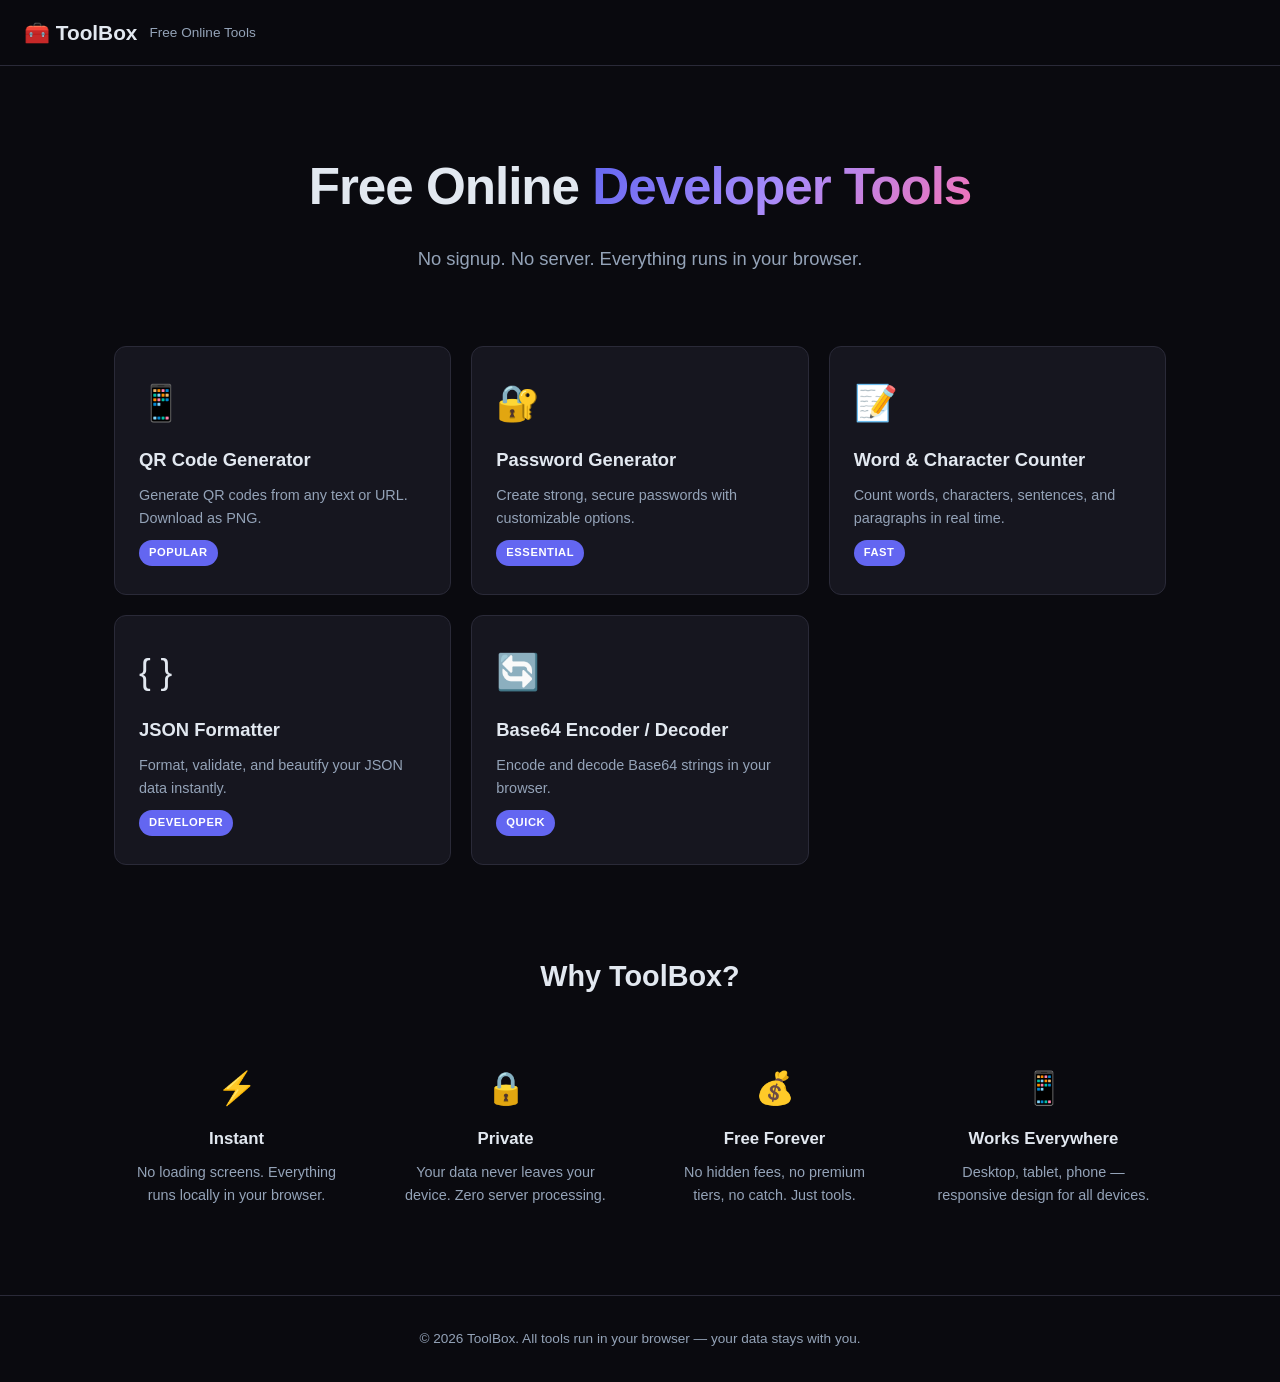
==== index.html @ 617e2626 "initial: toolbox with 5 tools" ====
<!DOCTYPE html>
<html lang="en">
<head>
  <meta charset="UTF-8">
  <meta name="viewport" content="width=device-width, initial-scale=1.0">
  <title>ToolBox — Free Online Developer & Productivity Tools</title>
  <meta name="description" content="Free online tools for developers and productivity. QR code generator, password generator, word counter, JSON formatter, Base64 encoder — all in your browser.">
  <meta name="keywords" content="free online tools, QR code generator, password generator, word counter, JSON formatter, Base64 encoder, developer tools, productivity tools">
  <meta property="og:title" content="ToolBox — Free Online Developer & Productivity Tools">
  <meta property="og:description" content="Free browser-based tools for developers. No signup, no ads tracking, no server — everything runs locally.">
  <meta property="og:type" content="website">
  <meta property="og:url" content="https://toolbox.tools">
  <meta name="twitter:card" content="summary_large_image">
  <link rel="icon" href="data:image/svg+xml,<svg xmlns='http://www.w3.org/2000/svg' viewBox='0 0 100 100'><text y='.9em' font-size='90'>🧰</text></svg>">
  <link rel="stylesheet" href="css/style.css">
  <script type="application/ld+json">
  {
    "@context": "https://schema.org",
    "@type": "WebApplication",
    "name": "ToolBox",
    "url": "https://toolbox.tools",
    "description": "Free online developer and productivity tools",
    "applicationCategory": "DeveloperApplication",
    "operatingSystem": "Any",
    "offers": { "@type": "Offer", "price": "0", "priceCurrency": "USD" }
  }
  </script>
</head>
<body>
  <nav class="navbar">
    <a href="/" class="logo">🧰 ToolBox</a>
    <span class="tagline">Free Online Tools</span>
  </nav>

  <main>
    <section class="hero">
      <h1>Free Online <span class="gradient">Developer Tools</span></h1>
      <p>No signup. No server. Everything runs in your browser.</p>
    </section>

    <section class="tools-grid">
      <a href="tools/qr-code.html" class="tool-card">
        <div class="tool-icon">📱</div>
        <h2>QR Code Generator</h2>
        <p>Generate QR codes from any text or URL. Download as PNG.</p>
        <span class="tool-tag">Popular</span>
      </a>

      <a href="tools/password-generator.html" class="tool-card">
        <div class="tool-icon">🔐</div>
        <h2>Password Generator</h2>
        <p>Create strong, secure passwords with customizable options.</p>
        <span class="tool-tag">Essential</span>
      </a>

      <a href="tools/word-counter.html" class="tool-card">
        <div class="tool-icon">📝</div>
        <h2>Word & Character Counter</h2>
        <p>Count words, characters, sentences, and paragraphs in real time.</p>
        <span class="tool-tag">Fast</span>
      </a>

      <a href="tools/json-formatter.html" class="tool-card">
        <div class="tool-icon">{ }</div>
        <h2>JSON Formatter</h2>
        <p>Format, validate, and beautify your JSON data instantly.</p>
        <span class="tool-tag">Developer</span>
      </a>

      <a href="tools/base64.html" class="tool-card">
        <div class="tool-icon">🔄</div>
        <h2>Base64 Encoder / Decoder</h2>
        <p>Encode and decode Base64 strings in your browser.</p>
        <span class="tool-tag">Quick</span>
      </a>
    </section>

    <section class="features">
      <h2>Why ToolBox?</h2>
      <div class="features-grid">
        <div class="feature">
          <span class="feature-icon">⚡</span>
          <h3>Instant</h3>
          <p>No loading screens. Everything runs locally in your browser.</p>
        </div>
        <div class="feature">
          <span class="feature-icon">🔒</span>
          <h3>Private</h3>
          <p>Your data never leaves your device. Zero server processing.</p>
        </div>
        <div class="feature">
          <span class="feature-icon">💰</span>
          <h3>Free Forever</h3>
          <p>No hidden fees, no premium tiers, no catch. Just tools.</p>
        </div>
        <div class="feature">
          <span class="feature-icon">📱</span>
          <h3>Works Everywhere</h3>
          <p>Desktop, tablet, phone — responsive design for all devices.</p>
        </div>
      </div>
    </section>
  </main>

  <!-- TODO: Insert Google AdSense ad unit here after approval.
     Replace ca-pub-XXXXXXXXXX with your AdSense publisher ID.
     Recommended: responsive ad unit between features and footer.
-->
    <footer>
    <p>&copy; 2026 ToolBox. All tools run in your browser — your data stays with you.</p>
  </footer>
</body>
</html>
---- css/style.css ----
:root {
  --bg-primary: #0a0a0f;
  --bg-secondary: #111118;
  --bg-card: #16161f;
  --bg-input: #1c1c28;
  --accent: #6366f1;
  --accent-hover: #818cf8;
  --accent-glow: rgba(99, 102, 241, 0.3);
  --text: #e2e8f0;
  --text-secondary: #94a3b8;
  --border: #2a2a38;
  --success: #22c55e;
  --error: #ef4444;
  --radius: 12px;
  --radius-sm: 8px;
}

*, *::before, *::after {
  margin: 0;
  padding: 0;
  box-sizing: border-box;
}

body {
  font-family: -apple-system, BlinkMacSystemFont, 'Segoe UI', Roboto, 'Helvetica Neue', Arial, sans-serif;
  background: var(--bg-primary);
  color: var(--text);
  line-height: 1.6;
  min-height: 100vh;
}

a {
  color: inherit;
  text-decoration: none;
}

.navbar {
  display: flex;
  align-items: center;
  gap: 12px;
  padding: 16px 24px;
  border-bottom: 1px solid var(--border);
  position: sticky;
  top: 0;
  background: rgba(10, 10, 15, 0.85);
  backdrop-filter: blur(12px);
  z-index: 100;
}

.logo {
  font-size: 1.3rem;
  font-weight: 700;
}

.tagline {
  color: var(--text-secondary);
  font-size: 0.85rem;
}

.hero {
  text-align: center;
  padding: 80px 24px 48px;
}

.hero h1 {
  font-size: clamp(2rem, 5vw, 3.2rem);
  font-weight: 800;
  letter-spacing: -0.02em;
  margin-bottom: 16px;
}

.gradient {
  background: linear-gradient(135deg, var(--accent), #a78bfa, #f472b6);
  -webkit-background-clip: text;
  -webkit-text-fill-color: transparent;
  background-clip: text;
}

.hero p {
  font-size: 1.15rem;
  color: var(--text-secondary);
}

.tools-grid {
  display: grid;
  grid-template-columns: repeat(auto-fit, minmax(280px, 1fr));
  gap: 20px;
  max-width: 1100px;
  margin: 0 auto;
  padding: 24px;
}

.tool-card {
  background: var(--bg-card);
  border: 1px solid var(--border);
  border-radius: var(--radius);
  padding: 28px 24px;
  transition: all 0.25s ease;
  position: relative;
  display: flex;
  flex-direction: column;
  gap: 10px;
}

.tool-card:hover {
  border-color: var(--accent);
  box-shadow: 0 0 30px var(--accent-glow);
  transform: translateY(-3px);
}

.tool-icon {
  font-size: 2.2rem;
  margin-bottom: 4px;
}

.tool-card h2 {
  font-size: 1.15rem;
  font-weight: 600;
}

.tool-card p {
  color: var(--text-secondary);
  font-size: 0.9rem;
  flex: 1;
}

.tool-tag {
  display: inline-block;
  background: var(--accent);
  color: #fff;
  font-size: 0.7rem;
  font-weight: 600;
  text-transform: uppercase;
  letter-spacing: 0.05em;
  padding: 4px 10px;
  border-radius: 20px;
  width: fit-content;
}

.features {
  max-width: 1100px;
  margin: 64px auto;
  padding: 0 24px;
}

.features h2 {
  text-align: center;
  font-size: 1.8rem;
  margin-bottom: 40px;
}

.features-grid {
  display: grid;
  grid-template-columns: repeat(auto-fit, minmax(220px, 1fr));
  gap: 24px;
}

.feature {
  text-align: center;
  padding: 24px 16px;
}

.feature-icon {
  font-size: 2rem;
  display: block;
  margin-bottom: 12px;
}

.feature h3 {
  margin-bottom: 8px;
  font-size: 1.05rem;
}

.feature p {
  color: var(--text-secondary);
  font-size: 0.9rem;
}

footer {
  text-align: center;
  padding: 32px 24px;
  border-top: 1px solid var(--border);
  color: var(--text-secondary);
  font-size: 0.85rem;
  margin-top: 48px;
}

.tool-page {
  max-width: 800px;
  margin: 0 auto;
  padding: 40px 24px 80px;
}

.tool-page h1 {
  font-size: 1.8rem;
  margin-bottom: 8px;
}

.tool-page .subtitle {
  color: var(--text-secondary);
  margin-bottom: 32px;
  font-size: 0.95rem;
}

.tool-section {
  background: var(--bg-card);
  border: 1px solid var(--border);
  border-radius: var(--radius);
  padding: 24px;
  margin-bottom: 20px;
}

.tool-section h2 {
  font-size: 1rem;
  margin-bottom: 16px;
  color: var(--text-secondary);
  text-transform: uppercase;
  letter-spacing: 0.05em;
  font-weight: 600;
}

textarea, input[type="text"], input[type="number"] {
  width: 100%;
  background: var(--bg-input);
  border: 1px solid var(--border);
  border-radius: var(--radius-sm);
  padding: 12px 14px;
  color: var(--text);
  font-family: 'SF Mono', 'Fira Code', 'Cascadia Code', monospace;
  font-size: 0.9rem;
  resize: vertical;
  transition: border-color 0.2s;
}

textarea:focus, input[type="text"]:focus, input[type="number"]:focus {
  outline: none;
  border-color: var(--accent);
}

textarea {
  min-height: 140px;
}

.btn {
  display: inline-flex;
  align-items: center;
  gap: 8px;
  padding: 10px 20px;
  border-radius: var(--radius-sm);
  border: none;
  cursor: pointer;
  font-size: 0.9rem;
  font-weight: 600;
  transition: all 0.2s;
  font-family: inherit;
}

.btn-primary {
  background: var(--accent);
  color: #fff;
}

.btn-primary:hover {
  background: var(--accent-hover);
  box-shadow: 0 0 20px var(--accent-glow);
}

.btn-secondary {
  background: var(--bg-input);
  color: var(--text);
  border: 1px solid var(--border);
}

.btn-secondary:hover {
  border-color: var(--accent);
}

.btn-group {
  display: flex;
  gap: 10px;
  flex-wrap: wrap;
  margin-top: 16px;
}

.controls-row {
  display: flex;
  gap: 12px;
  align-items: center;
  flex-wrap: wrap;
  margin-bottom: 16px;
}

.controls-row label {
  font-size: 0.9rem;
  color: var(--text-secondary);
  white-space: nowrap;
}

.controls-row input[type="range"] {
  flex: 1;
  min-width: 120px;
  accent-color: var(--accent);
}

.controls-row .value {
  font-family: monospace;
  font-weight: 700;
  min-width: 30px;
  text-align: center;
}

.checkbox-group {
  display: flex;
  gap: 16px;
  flex-wrap: wrap;
  margin: 12px 0;
}

.checkbox-group label {
  display: flex;
  align-items: center;
  gap: 6px;
  font-size: 0.9rem;
  color: var(--text-secondary);
  cursor: pointer;
}

.checkbox-group input[type="checkbox"] {
  accent-color: var(--accent);
  width: 16px;
  height: 16px;
}

.output-area {
  background: var(--bg-input);
  border: 1px solid var(--border);
  border-radius: var(--radius-sm);
  padding: 20px;
  min-height: 120px;
  font-family: 'SF Mono', 'Fira Code', monospace;
  font-size: 0.9rem;
  display: flex;
  align-items: center;
  justify-content: center;
  color: var(--text-secondary);
  word-break: break-all;
  white-space: pre-wrap;
}

.output-area.has-content {
  color: var(--text);
  align-items: flex-start;
  justify-content: flex-start;
}

.stats-grid {
  display: grid;
  grid-template-columns: repeat(auto-fit, minmax(140px, 1fr));
  gap: 12px;
}

.stat-card {
  background: var(--bg-input);
  border: 1px solid var(--border);
  border-radius: var(--radius-sm);
  padding: 16px;
  text-align: center;
}

.stat-card .stat-value {
  font-size: 2rem;
  font-weight: 800;
  color: var(--accent);
  display: block;
}

.stat-card .stat-label {
  font-size: 0.8rem;
  color: var(--text-secondary);
  text-transform: uppercase;
  letter-spacing: 0.05em;
  margin-top: 4px;
}

.copy-toast {
  position: fixed;
  bottom: 24px;
  left: 50%;
  transform: translateX(-50%) translateY(20px);
  background: var(--success);
  color: #fff;
  padding: 10px 24px;
  border-radius: var(--radius-sm);
  font-weight: 600;
  font-size: 0.9rem;
  opacity: 0;
  pointer-events: none;
  transition: all 0.3s ease;
  z-index: 1000;
}

.copy-toast.show {
  opacity: 1;
  transform: translateX(-50%) translateY(0);
}

.color-scheme-row {
  display: flex;
  gap: 8px;
  margin-top: 12px;
}

.color-scheme-row button {
  width: 28px;
  height: 28px;
  border-radius: 50%;
  border: 2px solid transparent;
  cursor: pointer;
  transition: border-color 0.2s;
}

.color-scheme-row button.active,
.color-scheme-row button:hover {
  border-color: #fff;
}

.slider-value {
  background: var(--bg-input);
  border: 1px solid var(--border);
  border-radius: var(--radius-sm);
  padding: 4px 10px;
  font-family: monospace;
  font-weight: 700;
  font-size: 0.9rem;
  min-width: 40px;
  text-align: center;
}

.back-link {
  display: inline-flex;
  align-items: center;
  gap: 6px;
  color: var(--accent);
  font-size: 0.9rem;
  margin-bottom: 24px;
  transition: color 0.2s;
}

.back-link:hover {
  color: var(--accent-hover);
}

.size-slider {
  width: 200px;
}

.result-img {
  max-width: 300px;
  border-radius: var(--radius-sm);
}

.error-text {
  color: var(--error);
  font-size: 0.85rem;
  margin-top: 8px;
}

.success-text {
  color: var(--success);
  font-size: 0.85rem;
  margin-top: 8px;
}

@media (max-width: 600px) {
  .hero { padding: 48px 16px 32px; }
  .tools-grid { padding: 16px; gap: 14px; }
  .tool-card { padding: 20px 18px; }
  .tool-page { padding: 24px 16px 60px; }
  .btn-group { flex-direction: column; }
  .btn { width: 100%; justify-content: center; }
}
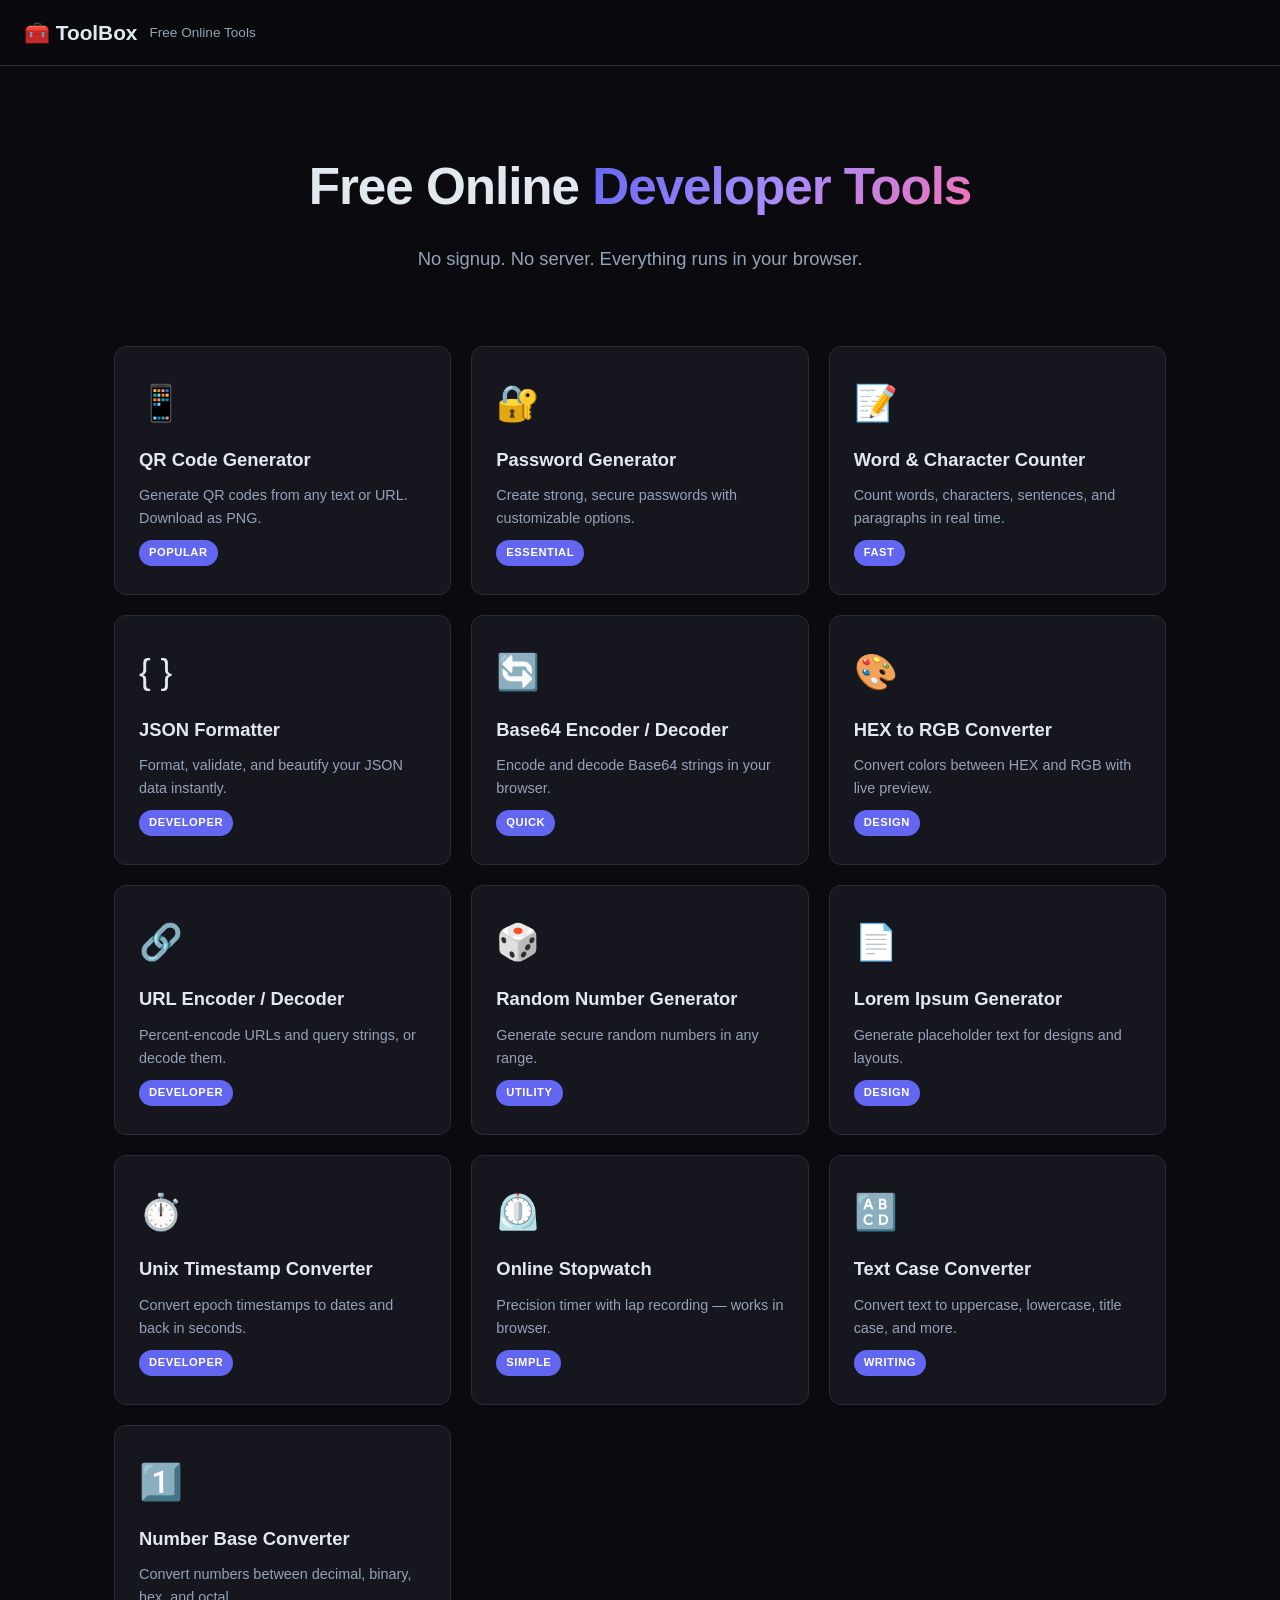
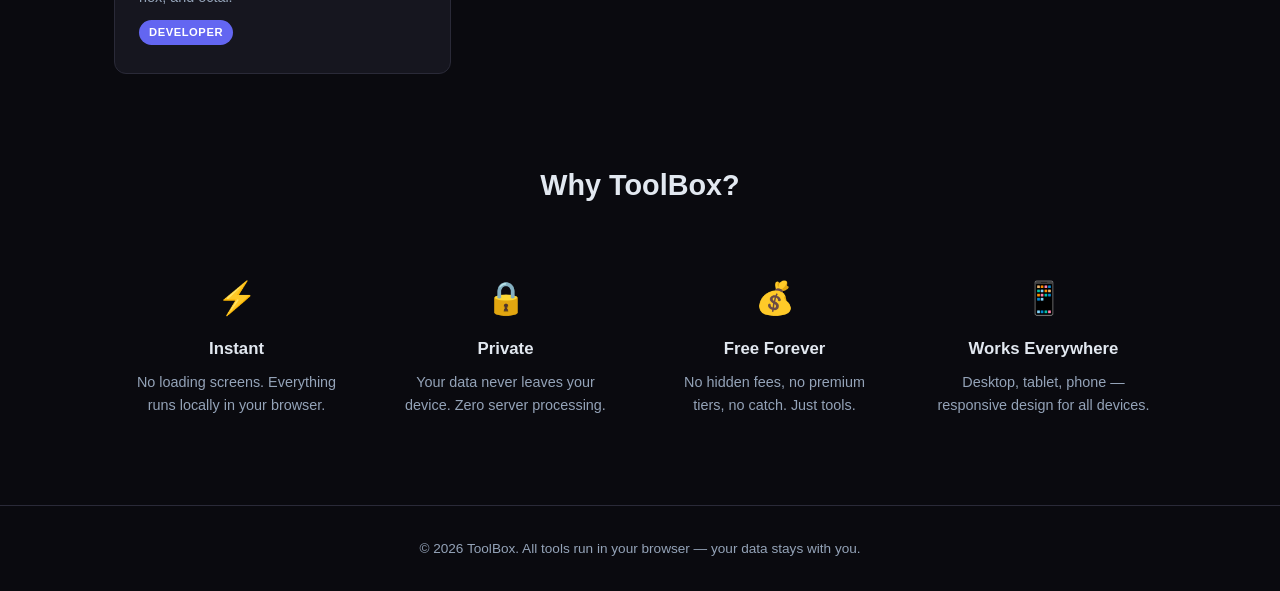
==== commit ccb62e8f: "add 8 new tools: color converter, URL encoder, RNG, lorem ipsum, timestamp, stopwatch, case converte" ====
--- a/index.html
+++ b/index.html
@@ -73,6 +73,62 @@
         <p>Encode and decode Base64 strings in your browser.</p>
         <span class="tool-tag">Quick</span>
       </a>
+
+      <a href="tools/color-converter.html" class="tool-card">
+        <div class="tool-icon">🎨</div>
+        <h2>HEX to RGB Converter</h2>
+        <p>Convert colors between HEX and RGB with live preview.</p>
+        <span class="tool-tag">Design</span>
+      </a>
+
+      <a href="tools/url-encoder.html" class="tool-card">
+        <div class="tool-icon">🔗</div>
+        <h2>URL Encoder / Decoder</h2>
+        <p>Percent-encode URLs and query strings, or decode them.</p>
+        <span class="tool-tag">Developer</span>
+      </a>
+
+      <a href="tools/random-number.html" class="tool-card">
+        <div class="tool-icon">🎲</div>
+        <h2>Random Number Generator</h2>
+        <p>Generate secure random numbers in any range.</p>
+        <span class="tool-tag">Utility</span>
+      </a>
+
+      <a href="tools/lorem-ipsum.html" class="tool-card">
+        <div class="tool-icon">📄</div>
+        <h2>Lorem Ipsum Generator</h2>
+        <p>Generate placeholder text for designs and layouts.</p>
+        <span class="tool-tag">Design</span>
+      </a>
+
+      <a href="tools/timestamp-converter.html" class="tool-card">
+        <div class="tool-icon">⏱️</div>
+        <h2>Unix Timestamp Converter</h2>
+        <p>Convert epoch timestamps to dates and back in seconds.</p>
+        <span class="tool-tag">Developer</span>
+      </a>
+
+      <a href="tools/stopwatch.html" class="tool-card">
+        <div class="tool-icon">⏲️</div>
+        <h2>Online Stopwatch</h2>
+        <p>Precision timer with lap recording — works in browser.</p>
+        <span class="tool-tag">Simple</span>
+      </a>
+
+      <a href="tools/case-converter.html" class="tool-card">
+        <div class="tool-icon">🔠</div>
+        <h2>Text Case Converter</h2>
+        <p>Convert text to uppercase, lowercase, title case, and more.</p>
+        <span class="tool-tag">Writing</span>
+      </a>
+
+      <a href="tools/number-base.html" class="tool-card">
+        <div class="tool-icon">1️⃣</div>
+        <h2>Number Base Converter</h2>
+        <p>Convert numbers between decimal, binary, hex, and octal.</p>
+        <span class="tool-tag">Developer</span>
+      </a>
     </section>
 
     <section class="features">
